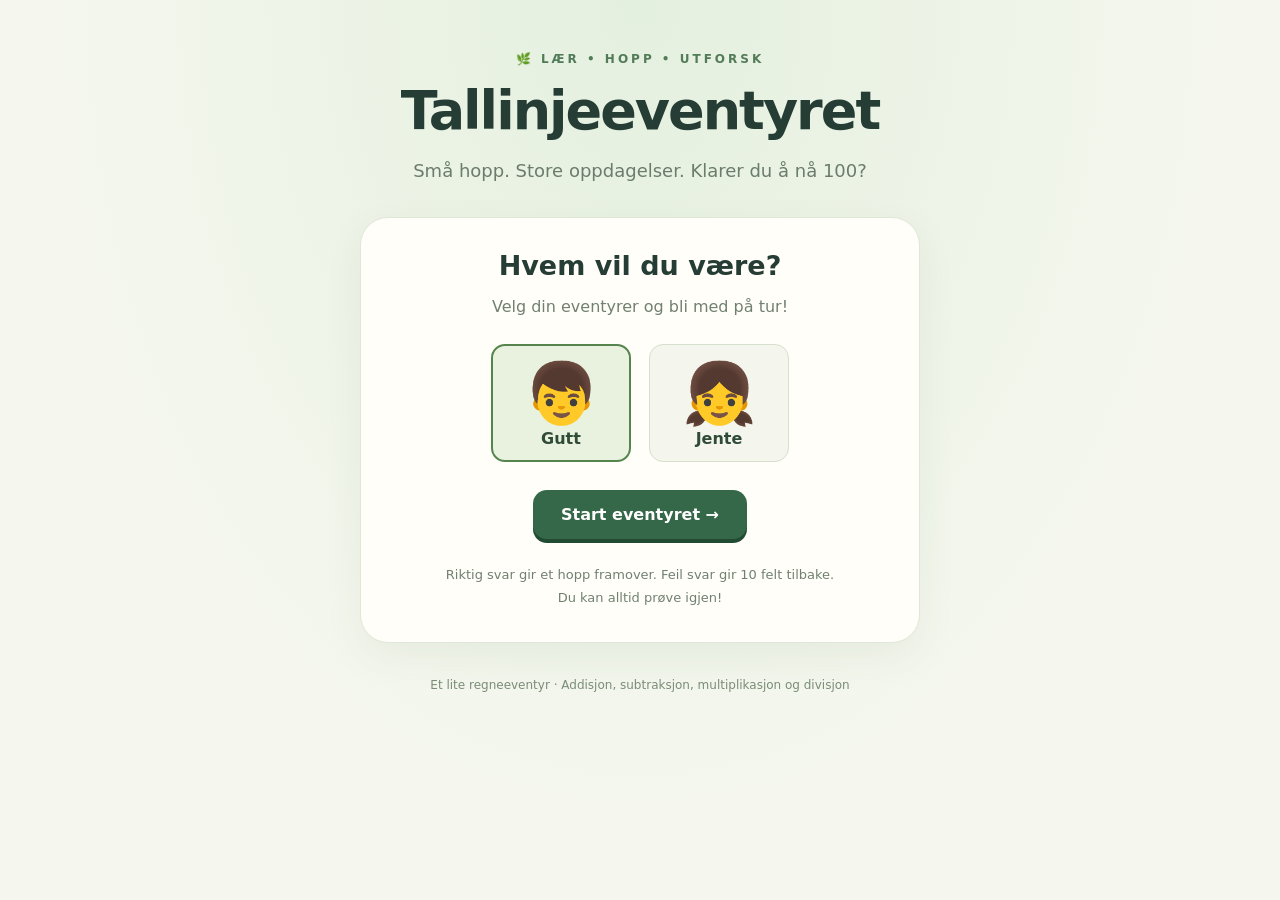
==== index.html @ 9d232c3a "Add Norwegian number line adventure game" ====
<!doctype html>
<html lang="nb"><head><meta charset="utf-8"><meta name="viewport" content="width=device-width,initial-scale=1"><title>Tallinjeeventyret</title><link rel="stylesheet" href="style.css"></head>
<body><main><header><span>🌿 LÆR • HOPP • UTFORSK</span><h1>Tallinjeeventyret</h1><p>Små hopp. Store oppdagelser. Klarer du å nå 100?</p></header>
<section id="setup" class="card"><h2>Hvem vil du være?</h2><p>Velg din eventyrer og bli med på tur!</p><div class="choices"><button class="avatar" data-avatar="👦" aria-pressed="true">👦<span>Gutt</span></button><button class="avatar" data-avatar="👧" aria-pressed="false">👧<span>Jente</span></button></div><button id="start" class="primary">Start eventyret →</button><p class="hint">Riktig svar gir et hopp framover. Feil svar gir 10 felt tilbake.<br>Du kan alltid prøve igjen!</p></section>
<section id="game" hidden><div class="stats"><span id="position">📍 Felt 0 av 100</span><button id="restart">Start på nytt</button></div><section class="landscape" aria-label="Tallinje fra 0 til 100"><div class="sun">☀️</div><div class="trees">🌲 🌳 🌲</div><div id="character" aria-label="Spillfiguren">👦</div><div class="track"><div id="fill"></div></div><div class="ticks"><span>0</span><span>10</span><span>20</span><span>30</span><span>40</span><span>50</span><span>60</span><span>70</span><span>80</span><span>90</span><span>100 🏁</span></div></section><section class="card task"><div id="feedback" role="status" aria-live="polite">Eventyret begynner! Løs oppgaven for å hoppe.</div><form id="answer-form"><label for="answer" id="question"></label><div class="answer-row"><input id="answer" type="number" inputmode="numeric" required autocomplete="off" aria-describedby="feedback"><button class="primary" type="submit">Hopp! ↗</button></div></form><button id="next" class="primary" hidden>Neste oppgave →</button><button id="again" class="primary" hidden>Spill igjen ↻</button><p class="hint" id="help"></p></section></section><footer>Et lite regneeventyr · Addisjon, subtraksjon, multiplikasjon og divisjon</footer></main><script src="game.js"></script></body></html>
---- style.css ----
:root{font-family:Nunito,ui-rounded,system-ui,sans-serif;color:#263d35;background:#f5f7ee}*{box-sizing:border-box}body{margin:0;background:radial-gradient(ellipse at top,#e4f0df,transparent 65%);min-height:100vh}main{max-width:1000px;margin:auto;padding:48px 28px}header{text-align:center;margin-bottom:36px}header>span{font-size:12px;letter-spacing:3px;color:#527b58;font-weight:900}h1{font-size:clamp(32px,6vw,54px);letter-spacing:-2px;margin:12px 0}header p{color:#6b7c6e;font-size:18px}.card{background:#fffef9;border:1px solid #e1e6d8;border-radius:28px;padding:32px;text-align:center;box-shadow:0 14px 40px #304d3010}#setup{max-width:560px;margin:auto}h2{margin:0 0 8px;font-size:27px}.card p{color:#718070}.choices{display:flex;justify-content:center;gap:18px;margin:28px 0}button{font:inherit;cursor:pointer;border:1px solid #d7dfce;border-radius:14px;padding:12px 20px;background:#fffef9;color:#304b38;font-weight:800;transition:transform .15s}button:hover{transform:translateY(-2px)}button:focus-visible,input:focus-visible{outline:3px solid #e8ad44;outline-offset:4px}.avatar{font-size:60px;width:140px;background:#f4f6ed}.avatar span{display:block;font-size:16px}.avatar[aria-pressed=true]{border:2px solid #55854d;background:#e9f1df}.primary{background:#346848;color:white;border:0;padding:15px 28px;box-shadow:0 4px 0 #214b32}.hint{font-size:13px;line-height:1.8;margin:24px 0 0}.stats{display:flex;justify-content:space-between;align-items:center;margin-bottom:16px;font-weight:800}.stats button{font-size:13px}.landscape{position:relative;background:linear-gradient(#dfefee 0%,#edf5df 65%,#c8ddad 65%);border-radius:24px;height:245px;padding:0 30px;border:1px solid #d1e2cd;overflow:hidden}.sun{position:absolute;right:50px;top:20px;font-size:42px}.trees{position:absolute;left:30px;top:38px;font-size:44px;opacity:.65}#character{position:absolute;left:30px;bottom:62px;font-size:46px;transform:translateX(-50%);transition:left .8s cubic-bezier(.25,.8,.25,1)}#character.hopping{animation:hop .8s ease}@keyframes hop{50%{transform:translate(-50%,-50px) rotate(10deg)}}.track{position:absolute;bottom:55px;left:30px;right:30px;height:7px;background:#829b6c;border-radius:8px}#fill{width:0;height:100%;background:#346848;transition:width .8s}.ticks{position:absolute;bottom:20px;left:30px;right:30px;display:flex;justify-content:space-between;font-size:12px;font-weight:800}.ticks span{width:0;white-space:nowrap;text-align:center;display:flex;justify-content:center}.ticks span:before{content:'';position:absolute;top:-13px;height:8px;border-left:2px solid #829b6c}.task{margin-top:22px}#feedback{min-height:48px;font-size:18px;font-weight:700}label{display:block;font-size:38px;font-weight:900;margin:14px}input{width:140px;font:inherit;font-size:27px;border:2px solid #d7dfce;border-radius:12px;padding:10px;text-align:center}.answer-row{display:flex;gap:14px;justify-content:center;align-items:center}footer{text-align:center;color:#7b8c78;font-size:12px;margin-top:35px}[hidden]{display:none!important}@media(max-width:500px){main{padding:28px 16px}.card{padding:24px 18px}.landscape{padding:0 20px}.ticks{font-size:9px}#feedback{font-size:16px}h1{letter-spacing:-1px}}
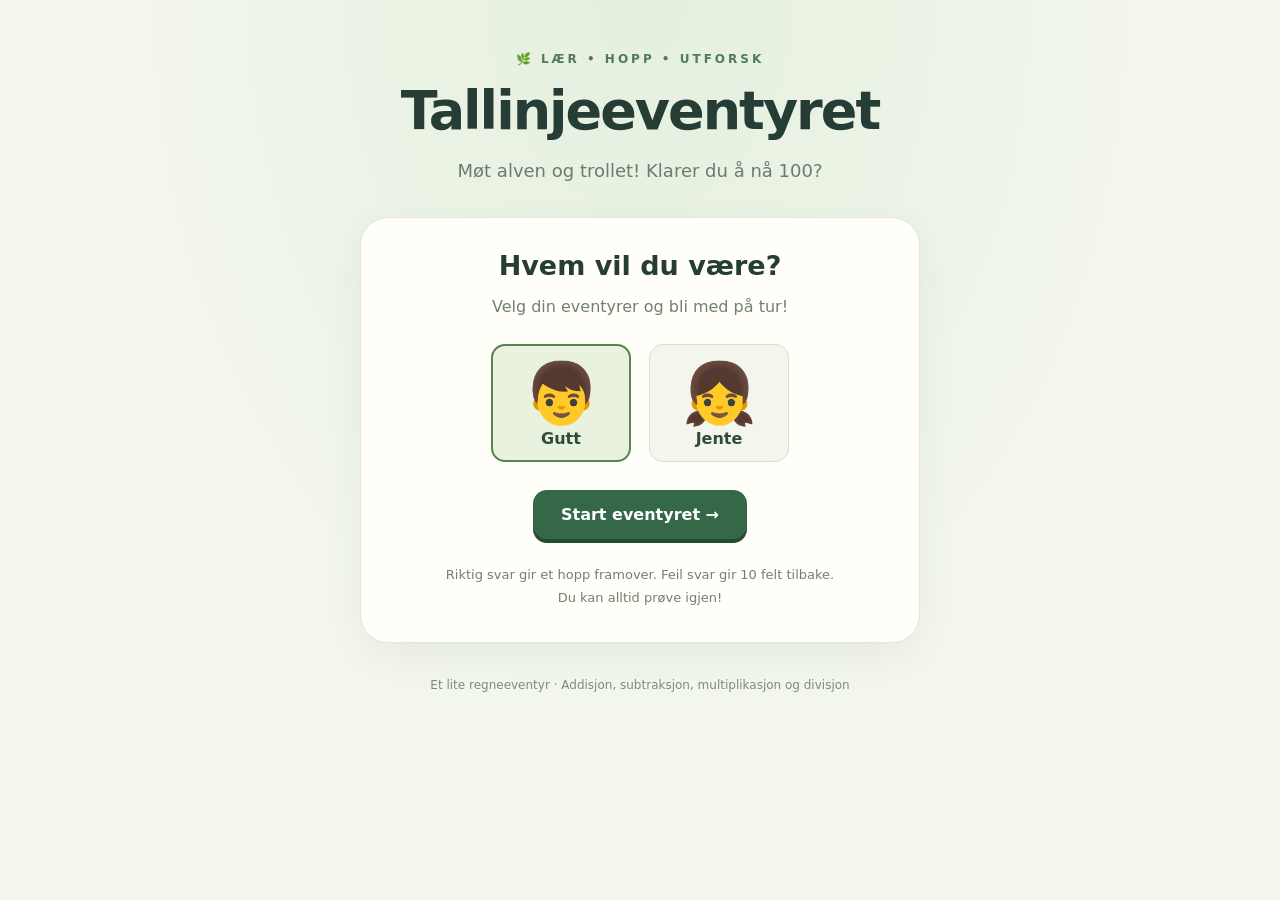
==== commit c8dacaf9: "Refresh cached game assets and place characters above number line" ====
--- a/index.html
+++ b/index.html
@@ -1,5 +1,5 @@
 <!doctype html>
-<html lang="nb"><head><meta charset="utf-8"><meta name="viewport" content="width=device-width,initial-scale=1"><title>Tallinjeeventyret</title><link rel="stylesheet" href="style.css"></head>
-<body><main><header><span>🌿 LÆR • HOPP • UTFORSK</span><h1>Tallinjeeventyret</h1><p>Små hopp. Store oppdagelser. Klarer du å nå 100?</p></header>
+<html lang="nb"><head><meta charset="utf-8"><meta name="viewport" content="width=device-width,initial-scale=1"><title>Tallinjeeventyret</title><link rel="stylesheet" href="style.css?v=figurer-2"></head>
+<body><main><header><span>🌿 LÆR • HOPP • UTFORSK</span><h1>Tallinjeeventyret</h1><p>Møt alven og trollet! Klarer du å nå 100?</p></header>
 <section id="setup" class="card"><h2>Hvem vil du være?</h2><p>Velg din eventyrer og bli med på tur!</p><div class="choices"><button class="avatar" data-avatar="👦" aria-pressed="true">👦<span>Gutt</span></button><button class="avatar" data-avatar="👧" aria-pressed="false">👧<span>Jente</span></button></div><button id="start" class="primary">Start eventyret →</button><p class="hint">Riktig svar gir et hopp framover. Feil svar gir 10 felt tilbake.<br>Du kan alltid prøve igjen!</p></section>
-<section id="game" hidden><div class="stats"><span id="position">📍 Felt 0 av 100</span><button id="restart">Start på nytt</button></div><section class="landscape" aria-label="Tallinje fra 0 til 100"><div class="sun">☀️</div><div class="trees">🌲 🌳 🌲</div><div id="character" aria-label="Spillfiguren">👦</div><div class="track"><div id="fill"></div></div><div class="ticks"><span>0</span><span>10</span><span>20</span><span>30</span><span>40</span><span>50</span><span>60</span><span>70</span><span>80</span><span>90</span><span>100 🏁</span></div></section><section class="card task"><div id="feedback" role="status" aria-live="polite">Eventyret begynner! Løs oppgaven for å hoppe.</div><form id="answer-form"><label for="answer" id="question"></label><div class="answer-row"><input id="answer" type="number" inputmode="numeric" required autocomplete="off" aria-describedby="feedback"><button class="primary" type="submit">Hopp! ↗</button></div></form><button id="next" class="primary" hidden>Neste oppgave →</button><button id="again" class="primary" hidden>Spill igjen ↻</button><p class="hint" id="help"></p></section></section><footer>Et lite regneeventyr · Addisjon, subtraksjon, multiplikasjon og divisjon</footer></main><script src="game.js"></script></body></html>
+<section id="game" hidden><div class="stats"><span id="position">📍 Felt 0 av 100</span><button id="restart">Start på nytt</button></div><section id="encounter" class="encounter" aria-label="Figurene i eventyret"><div id="speech" class="speech">Hei! Bli med på eventyr!</div><div class="actors"><div id="hero" class="actor hero"></div><div id="visitor" class="actor visitor" hidden></div><div id="spark" aria-hidden="true">✨</div></div></section><section class="landscape" aria-label="Tallinje fra 0 til 100"><div class="sun">☀️</div><div class="trees">🌲 🌳 🌲</div><div id="character" aria-label="Spillfiguren">👦</div><div class="track"><div id="fill"></div></div><div class="ticks"><span>0</span><span>10</span><span>20</span><span>30</span><span>40</span><span>50</span><span>60</span><span>70</span><span>80</span><span>90</span><span>100 🏁</span></div></section><section class="card task"><div id="feedback" role="status" aria-live="polite">Eventyret begynner! Løs oppgaven for å hoppe.</div><form id="answer-form"><label for="answer" id="question"></label><div class="answer-row"><input id="answer" type="number" inputmode="numeric" required autocomplete="off" aria-describedby="feedback"><button class="primary" type="submit">Hopp! ↗</button></div></form><button id="next" class="primary" hidden>Neste oppgave →</button><button id="again" class="primary" hidden>Spill igjen ↻</button><p class="hint" id="help"></p></section></section><footer>Et lite regneeventyr · Addisjon, subtraksjon, multiplikasjon og divisjon</footer></main><script src="game.js?v=figurer-2"></script></body></html>
--- a/style.css
+++ b/style.css
@@ -1 +1,3 @@
 :root{font-family:Nunito,ui-rounded,system-ui,sans-serif;color:#263d35;background:#f5f7ee}*{box-sizing:border-box}body{margin:0;background:radial-gradient(ellipse at top,#e4f0df,transparent 65%);min-height:100vh}main{max-width:1000px;margin:auto;padding:48px 28px}header{text-align:center;margin-bottom:36px}header>span{font-size:12px;letter-spacing:3px;color:#527b58;font-weight:900}h1{font-size:clamp(32px,6vw,54px);letter-spacing:-2px;margin:12px 0}header p{color:#6b7c6e;font-size:18px}.card{background:#fffef9;border:1px solid #e1e6d8;border-radius:28px;padding:32px;text-align:center;box-shadow:0 14px 40px #304d3010}#setup{max-width:560px;margin:auto}h2{margin:0 0 8px;font-size:27px}.card p{color:#718070}.choices{display:flex;justify-content:center;gap:18px;margin:28px 0}button{font:inherit;cursor:pointer;border:1px solid #d7dfce;border-radius:14px;padding:12px 20px;background:#fffef9;color:#304b38;font-weight:800;transition:transform .15s}button:hover{transform:translateY(-2px)}button:focus-visible,input:focus-visible{outline:3px solid #e8ad44;outline-offset:4px}.avatar{font-size:60px;width:140px;background:#f4f6ed}.avatar span{display:block;font-size:16px}.avatar[aria-pressed=true]{border:2px solid #55854d;background:#e9f1df}.primary{background:#346848;color:white;border:0;padding:15px 28px;box-shadow:0 4px 0 #214b32}.hint{font-size:13px;line-height:1.8;margin:24px 0 0}.stats{display:flex;justify-content:space-between;align-items:center;margin-bottom:16px;font-weight:800}.stats button{font-size:13px}.landscape{position:relative;background:linear-gradient(#dfefee 0%,#edf5df 65%,#c8ddad 65%);border-radius:24px;height:245px;padding:0 30px;border:1px solid #d1e2cd;overflow:hidden}.sun{position:absolute;right:50px;top:20px;font-size:42px}.trees{position:absolute;left:30px;top:38px;font-size:44px;opacity:.65}#character{position:absolute;left:30px;bottom:62px;font-size:46px;transform:translateX(-50%);transition:left .8s cubic-bezier(.25,.8,.25,1)}#character.hopping{animation:hop .8s ease}@keyframes hop{50%{transform:translate(-50%,-50px) rotate(10deg)}}.track{position:absolute;bottom:55px;left:30px;right:30px;height:7px;background:#829b6c;border-radius:8px}#fill{width:0;height:100%;background:#346848;transition:width .8s}.ticks{position:absolute;bottom:20px;left:30px;right:30px;display:flex;justify-content:space-between;font-size:12px;font-weight:800}.ticks span{width:0;white-space:nowrap;text-align:center;display:flex;justify-content:center}.ticks span:before{content:'';position:absolute;top:-13px;height:8px;border-left:2px solid #829b6c}.task{margin-top:22px}#feedback{min-height:48px;font-size:18px;font-weight:700}label{display:block;font-size:38px;font-weight:900;margin:14px}input{width:140px;font:inherit;font-size:27px;border:2px solid #d7dfce;border-radius:12px;padding:10px;text-align:center}.answer-row{display:flex;gap:14px;justify-content:center;align-items:center}footer{text-align:center;color:#7b8c78;font-size:12px;margin-top:35px}[hidden]{display:none!important}@media(max-width:500px){main{padding:28px 16px}.card{padding:24px 18px}.landscape{padding:0 20px}.ticks{font-size:9px}#feedback{font-size:16px}h1{letter-spacing:-1px}}
+.encounter{position:relative;margin:22px 0;background:linear-gradient(#f6efd8,#e7efd8);border:1px solid #d7dfce;border-radius:24px;overflow:hidden;min-height:300px;padding-top:65px}.speech{position:relative;z-index:2;margin:0 auto;max-width:90%;width:max-content;background:white;border-radius:18px;padding:14px 22px;font-weight:800;box-shadow:0 5px 15px #304d3012}.speech:after{content:'';position:absolute;bottom:-10px;left:40%;border-top:12px solid white;border-right:12px solid transparent}.actors{height:245px;position:relative;max-width:400px;margin:auto}.actor{position:absolute;bottom:0;width:180px}.actor svg{display:block;width:100%;overflow:visible}.hero{left:calc(50% - 90px);transition:left .6s}.visitor{right:0}.success .hero,.retry .hero{left:0}.success .visitor,.retry .visitor{animation:enter .8s both}.arm{transform-box:view-box}.success .hero .right-arm{transform-origin:122px 124px;animation:highfive 1.4s .7s 2 forwards}.success .visitor .left-arm{transform-origin:57px 124px;animation:elf-five 1.4s .7s 2 forwards}.retry .visitor .right-arm{transform-origin:122px 124px;animation:wave 1s .7s 3}.ready .hero{animation:breathe 3s infinite}.success .hero svg{animation:cheer .8s .1s}.retry .hero svg{animation:nod 1s}#spark{position:absolute;left:50%;top:40px;font-size:42px;opacity:0;transform:translateX(-50%)}.success #spark{animation:spark 1.4s .7s 2}.encounter{padding-top:20px}@keyframes enter{from{opacity:0;transform:translateX(180px)}to{opacity:1;transform:translateX(0)}}@keyframes highfive{0%,100%{transform:rotate(-105deg)}50%{transform:rotate(-120deg)}}@keyframes elf-five{0%,100%{transform:rotate(105deg)}50%{transform:rotate(120deg)}}@keyframes wave{0%,100%{transform:rotate(-115deg)}50%{transform:rotate(-145deg)}}@keyframes breathe{50%{transform:translateY(-5px)}}@keyframes cheer{50%{transform:translateY(-20px)}}@keyframes nod{50%{transform:rotate(-4deg)}}@keyframes spark{25%,65%{opacity:1;transform:translateX(-50%) scale(1.4)}100%{opacity:0}}@media(max-width:500px){.actor{width:145px}.actors{height:205px;max-width:300px}.hero{left:calc(50% - 72px)}.speech{font-size:14px}.encounter{min-height:270px}#spark{top:28px}}@media(prefers-reduced-motion:reduce){*,*:before,*:after{animation:none!important;transition:none!important}.success .hero .right-arm{transform:rotate(-110deg)}.success .visitor .left-arm{transform:rotate(110deg)}}
+.actors{max-width:300px}@media(max-width:500px){.actors{max-width:245px}}
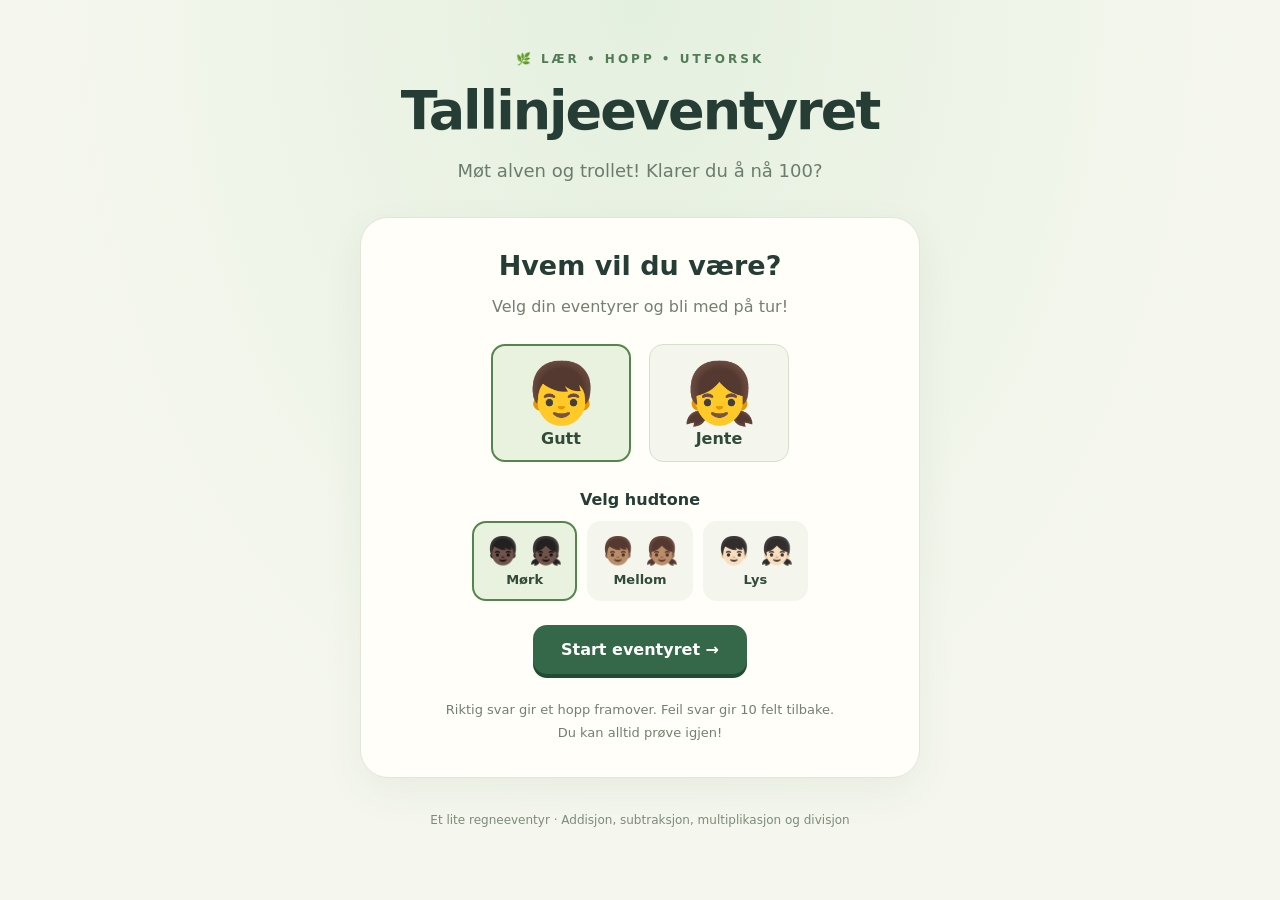
==== commit edd1d855: "Add selectable skin tones for player characters" ====
--- a/index.html
+++ b/index.html
@@ -1,5 +1,75 @@
 <!doctype html>
-<html lang="nb"><head><meta charset="utf-8"><meta name="viewport" content="width=device-width,initial-scale=1"><title>Tallinjeeventyret</title><link rel="stylesheet" href="style.css?v=figurer-2"></head>
+<html lang="nb"><head><meta charset="utf-8"><meta name="viewport" content="width=device-width,initial-scale=1"><title>Tallinjeeventyret</title><style>
+:root{font-family:Nunito,ui-rounded,system-ui,sans-serif;color:#263d35;background:#f5f7ee}*{box-sizing:border-box}body{margin:0;background:radial-gradient(ellipse at top,#e4f0df,transparent 65%);min-height:100vh}main{max-width:1000px;margin:auto;padding:48px 28px}header{text-align:center;margin-bottom:36px}header>span{font-size:12px;letter-spacing:3px;color:#527b58;font-weight:900}h1{font-size:clamp(32px,6vw,54px);letter-spacing:-2px;margin:12px 0}header p{color:#6b7c6e;font-size:18px}.card{background:#fffef9;border:1px solid #e1e6d8;border-radius:28px;padding:32px;text-align:center;box-shadow:0 14px 40px #304d3010}#setup{max-width:560px;margin:auto}h2{margin:0 0 8px;font-size:27px}.card p{color:#718070}.choices{display:flex;justify-content:center;gap:18px;margin:28px 0}button{font:inherit;cursor:pointer;border:1px solid #d7dfce;border-radius:14px;padding:12px 20px;background:#fffef9;color:#304b38;font-weight:800;transition:transform .15s}button:hover{transform:translateY(-2px)}button:focus-visible,input:focus-visible{outline:3px solid #e8ad44;outline-offset:4px}.avatar{font-size:60px;width:140px;background:#f4f6ed}.avatar span{display:block;font-size:16px}.avatar[aria-pressed=true]{border:2px solid #55854d;background:#e9f1df}.primary{background:#346848;color:white;border:0;padding:15px 28px;box-shadow:0 4px 0 #214b32}.hint{font-size:13px;line-height:1.8;margin:24px 0 0}.stats{display:flex;justify-content:space-between;align-items:center;margin-bottom:16px;font-weight:800}.stats button{font-size:13px}.landscape{position:relative;background:linear-gradient(#dfefee 0%,#edf5df 65%,#c8ddad 65%);border-radius:24px;height:245px;padding:0 30px;border:1px solid #d1e2cd;overflow:hidden}.sun{position:absolute;right:50px;top:20px;font-size:42px}.trees{position:absolute;left:30px;top:38px;font-size:44px;opacity:.65}#character{position:absolute;left:30px;bottom:62px;font-size:46px;transform:translateX(-50%);transition:left .8s cubic-bezier(.25,.8,.25,1)}#character.hopping{animation:hop .8s ease}@keyframes hop{50%{transform:translate(-50%,-50px) rotate(10deg)}}.track{position:absolute;bottom:55px;left:30px;right:30px;height:7px;background:#829b6c;border-radius:8px}#fill{width:0;height:100%;background:#346848;transition:width .8s}.ticks{position:absolute;bottom:20px;left:30px;right:30px;display:flex;justify-content:space-between;font-size:12px;font-weight:800}.ticks span{width:0;white-space:nowrap;text-align:center;display:flex;justify-content:center}.ticks span:before{content:'';position:absolute;top:-13px;height:8px;border-left:2px solid #829b6c}.task{margin-top:22px}#feedback{min-height:48px;font-size:18px;font-weight:700}label{display:block;font-size:38px;font-weight:900;margin:14px}input{width:140px;font:inherit;font-size:27px;border:2px solid #d7dfce;border-radius:12px;padding:10px;text-align:center}.answer-row{display:flex;gap:14px;justify-content:center;align-items:center}footer{text-align:center;color:#7b8c78;font-size:12px;margin-top:35px}[hidden]{display:none!important}@media(max-width:500px){main{padding:28px 16px}.card{padding:24px 18px}.landscape{padding:0 20px}.ticks{font-size:9px}#feedback{font-size:16px}h1{letter-spacing:-1px}}
+.encounter{position:relative;margin:22px 0;background:linear-gradient(#f6efd8,#e7efd8);border:1px solid #d7dfce;border-radius:24px;overflow:hidden;min-height:300px;padding-top:65px}.speech{position:relative;z-index:2;margin:0 auto;max-width:90%;width:max-content;background:white;border-radius:18px;padding:14px 22px;font-weight:800;box-shadow:0 5px 15px #304d3012}.speech:after{content:'';position:absolute;bottom:-10px;left:40%;border-top:12px solid white;border-right:12px solid transparent}.actors{height:245px;position:relative;max-width:400px;margin:auto}.actor{position:absolute;bottom:0;width:180px}.actor svg{display:block;width:100%;overflow:visible}.hero{left:calc(50% - 90px);transition:left .6s}.visitor{right:0}.success .hero,.retry .hero{left:0}.success .visitor,.retry .visitor{animation:enter .8s both}.arm{transform-box:view-box}.success .hero .right-arm{transform-origin:122px 124px;animation:highfive 1.4s .7s 2 forwards}.success .visitor .left-arm{transform-origin:57px 124px;animation:elf-five 1.4s .7s 2 forwards}.retry .visitor .right-arm{transform-origin:122px 124px;animation:wave 1s .7s 3}.ready .hero{animation:breathe 3s infinite}.success .hero svg{animation:cheer .8s .1s}.retry .hero svg{animation:nod 1s}#spark{position:absolute;left:50%;top:40px;font-size:42px;opacity:0;transform:translateX(-50%)}.success #spark{animation:spark 1.4s .7s 2}.encounter{padding-top:20px}@keyframes enter{from{opacity:0;transform:translateX(180px)}to{opacity:1;transform:translateX(0)}}@keyframes highfive{0%,100%{transform:rotate(-105deg)}50%{transform:rotate(-120deg)}}@keyframes elf-five{0%,100%{transform:rotate(105deg)}50%{transform:rotate(120deg)}}@keyframes wave{0%,100%{transform:rotate(-115deg)}50%{transform:rotate(-145deg)}}@keyframes breathe{50%{transform:translateY(-5px)}}@keyframes cheer{50%{transform:translateY(-20px)}}@keyframes nod{50%{transform:rotate(-4deg)}}@keyframes spark{25%,65%{opacity:1;transform:translateX(-50%) scale(1.4)}100%{opacity:0}}@media(max-width:500px){.actor{width:145px}.actors{height:205px;max-width:300px}.hero{left:calc(50% - 72px)}.speech{font-size:14px}.encounter{min-height:270px}#spark{top:28px}}@media(prefers-reduced-motion:reduce){*,*:before,*:after{animation:none!important;transition:none!important}.success .hero .right-arm{transform:rotate(-110deg)}.success .visitor .left-arm{transform:rotate(110deg)}}
+.actors{max-width:300px}@media(max-width:500px){.actors{max-width:245px}}
+
+
+.skin-options{border:0;display:flex;justify-content:center;gap:10px;padding:0;margin:24px 0}.skin-options legend{margin:auto;padding-bottom:12px;font-weight:700}.skin-options button{font-size:27px;padding:12px;background:#f4f6ed;border:2px solid transparent}.skin-options button[aria-pressed=true]{border-color:#55854d;background:#e9f1df}.skin-options span{display:block;font-size:13px;margin-top:5px}
+</style></head>
 <body><main><header><span>🌿 LÆR • HOPP • UTFORSK</span><h1>Tallinjeeventyret</h1><p>Møt alven og trollet! Klarer du å nå 100?</p></header>
-<section id="setup" class="card"><h2>Hvem vil du være?</h2><p>Velg din eventyrer og bli med på tur!</p><div class="choices"><button class="avatar" data-avatar="👦" aria-pressed="true">👦<span>Gutt</span></button><button class="avatar" data-avatar="👧" aria-pressed="false">👧<span>Jente</span></button></div><button id="start" class="primary">Start eventyret →</button><p class="hint">Riktig svar gir et hopp framover. Feil svar gir 10 felt tilbake.<br>Du kan alltid prøve igjen!</p></section>
-<section id="game" hidden><div class="stats"><span id="position">📍 Felt 0 av 100</span><button id="restart">Start på nytt</button></div><section id="encounter" class="encounter" aria-label="Figurene i eventyret"><div id="speech" class="speech">Hei! Bli med på eventyr!</div><div class="actors"><div id="hero" class="actor hero"></div><div id="visitor" class="actor visitor" hidden></div><div id="spark" aria-hidden="true">✨</div></div></section><section class="landscape" aria-label="Tallinje fra 0 til 100"><div class="sun">☀️</div><div class="trees">🌲 🌳 🌲</div><div id="character" aria-label="Spillfiguren">👦</div><div class="track"><div id="fill"></div></div><div class="ticks"><span>0</span><span>10</span><span>20</span><span>30</span><span>40</span><span>50</span><span>60</span><span>70</span><span>80</span><span>90</span><span>100 🏁</span></div></section><section class="card task"><div id="feedback" role="status" aria-live="polite">Eventyret begynner! Løs oppgaven for å hoppe.</div><form id="answer-form"><label for="answer" id="question"></label><div class="answer-row"><input id="answer" type="number" inputmode="numeric" required autocomplete="off" aria-describedby="feedback"><button class="primary" type="submit">Hopp! ↗</button></div></form><button id="next" class="primary" hidden>Neste oppgave →</button><button id="again" class="primary" hidden>Spill igjen ↻</button><p class="hint" id="help"></p></section></section><footer>Et lite regneeventyr · Addisjon, subtraksjon, multiplikasjon og divisjon</footer></main><script src="game.js?v=figurer-2"></script></body></html>
+<section id="setup" class="card"><h2>Hvem vil du være?</h2><p>Velg din eventyrer og bli med på tur!</p><div class="choices"><button class="avatar" data-avatar="👦" aria-pressed="true">👦<span>Gutt</span></button><button class="avatar" data-avatar="👧" aria-pressed="false">👧<span>Jente</span></button></div><fieldset class="skin-options"><legend>Velg hudtone</legend><button type="button" data-skin="dark" aria-pressed="true">👦🏿 👧🏿<span>Mørk</span></button><button type="button" data-skin="medium" aria-pressed="false">👦🏽 👧🏽<span>Mellom</span></button><button type="button" data-skin="light" aria-pressed="false">👦🏻 👧🏻<span>Lys</span></button></fieldset><button id="start" class="primary">Start eventyret →</button><p class="hint">Riktig svar gir et hopp framover. Feil svar gir 10 felt tilbake.<br>Du kan alltid prøve igjen!</p></section>
+<section id="game" hidden><div class="stats"><span id="position">📍 Felt 0 av 100</span><button id="restart">Start på nytt</button></div><section id="encounter" class="encounter" aria-label="Figurene i eventyret"><div id="speech" class="speech">Hei! Bli med på eventyr!</div><div class="actors"><div id="hero" class="actor hero"></div><div id="visitor" class="actor visitor" hidden></div><div id="spark" aria-hidden="true">✨</div></div></section><section class="landscape" aria-label="Tallinje fra 0 til 100"><div class="sun">☀️</div><div class="trees">🌲 🌳 🌲</div><div id="character" aria-label="Spillfiguren">👦</div><div class="track"><div id="fill"></div></div><div class="ticks"><span>0</span><span>10</span><span>20</span><span>30</span><span>40</span><span>50</span><span>60</span><span>70</span><span>80</span><span>90</span><span>100 🏁</span></div></section><section class="card task"><div id="feedback" role="status" aria-live="polite">Eventyret begynner! Løs oppgaven for å hoppe.</div><form id="answer-form"><label for="answer" id="question"></label><div class="answer-row"><input id="answer" type="number" inputmode="numeric" required autocomplete="off" aria-describedby="feedback"><button class="primary" type="submit">Hopp! ↗</button></div></form><button id="next" class="primary" hidden>Neste oppgave →</button><button id="again" class="primary" hidden>Spill igjen ↻</button><p class="hint" id="help"></p></section></section><footer>Et lite regneeventyr · Addisjon, subtraksjon, multiplikasjon og divisjon</footer></main><script>
+'use strict';
+const $ = id => document.getElementById(id);
+let avatar='👦', skinTone='dark', position=0, task, round=0, locked=false;
+const random = (min,max) => Math.floor(Math.random()*(max-min+1))+min;
+function makeTask(pos,index){
+  const target=Math.min(100,pos+random(5,12));
+  const operation=index%4;
+  let a,b,text,help;
+  if(operation===0){a=random(1,target);b=target-a;text=`${a} + ${b}`;help='Legg tallene sammen.';}
+  if(operation===1){b=random(1,20);a=target+b;text=`${a} − ${b}`;help='Trekk det andre tallet fra det første.';}
+  if(operation===2){const factors=Array.from({length:10},(_,i)=>i+1).filter(n=>target%n===0);b=factors[random(0,factors.length-1)];a=target/b;text=`${a} × ${b}`;help='Multipliser tallene. × betyr ganger.';}
+  if(operation===3){b=random(2,5);a=target*b;text=`${a} ÷ ${b}`;help='Del det første tallet på det andre. ÷ betyr delt på.';}
+  return {target,text,help};
+}
+function draw(){ $('position').textContent=`📍 Felt ${position} av 100`;$('character').style.left=`calc(30px + (100% - 60px) * ${position/100})`;$('fill').style.width=`${position}%`; }
+function newTask(){showEncounter('ready');locked=false;task=makeTask(position,round++);$('question').textContent=`${task.text} = ?`;$('help').textContent=task.help;$('answer').value='';$('answer-form').hidden=false;$('next').hidden=true;$('answer').focus();}
+function start(){position=0;round=0;$('setup').hidden=true;$('game').hidden=false;$('again').hidden=true;$('character').textContent=avatar+(skinTone==='dark'?'🏿':skinTone==='medium'?'🏽':'🏻');$('feedback').textContent='Eventyret begynner! Løs oppgaven for å hoppe.';draw();newTask();}
+document.querySelectorAll('[data-avatar]').forEach(button=>button.addEventListener('click',()=>{avatar=button.dataset.avatar;document.querySelectorAll('[data-avatar]').forEach(b=>b.setAttribute('aria-pressed',String(b===button)));}));
+$('start').addEventListener('click',start);
+$('restart').addEventListener('click',()=>{$('game').hidden=true;$('setup').hidden=false;$('start').focus();});
+$('again').addEventListener('click',start);
+$('next').addEventListener('click',()=>{$('feedback').textContent='Klar for et nytt hopp?';newTask();});
+$('answer-form').addEventListener('submit',event=>{event.preventDefault();if(locked||$('answer').value==='')return;locked=true;const correct=Number($('answer').value)===task.target;position=correct?task.target:Math.max(0,position-10);draw();showEncounter(correct?'success':'retry');$('character').classList.remove('hopping');void $('character').offsetWidth;$('character').classList.add('hopping');$('answer-form').hidden=true;
+if(position===100){$('feedback').textContent='🧝 🙌 Bra! Du nådde 100! For et flott regneeventyr! 🎉';$('again').hidden=false;$('help').textContent='Du er i mål! Spill igjen for nye oppgaver.';$('again').focus();}
+else{$('feedback').textContent=correct?'🧝 🙌 Bra! Alven gir deg en high five!':`🧌 Prøv igjen! ${task.text} = ${task.target}. Du går 10 felt tilbake, men aldri forbi 0.`;$('help').textContent=correct?`Du landet på ${position}. Fortsett mot 100!`:task.help;$('next').hidden=false;$('next').focus();}});
+
+function person(kind){
+ const girl=avatar==='👧';
+ const troll=kind==='troll', elf=kind==='elf';
+ const skin=troll?'#93b66b':elf?'#f3c497':({dark:'#75452f',medium:'#bd8055',light:'#f3c497'}[skinTone]);
+ const shirt=troll?'#9b744e':elf?'#44854b':girl?'#ab63a8':'#5288c4';
+ const hair=elf?'#e8ba5b':skinTone==='light'?'#69432f':'#241b1a';
+ return `<svg viewBox="0 0 180 250" role="img" aria-label="${troll?'Vennlig troll':elf?'Alven':girl?'Jente':'Gutt'}">
+ <ellipse cx="90" cy="238" rx="55" ry="8" fill="#263d3520"/>
+ <g class="legs" fill="${troll?'#735a45':'#3e526e'}"><rect x="58" y="170" width="26" height="57" rx="12"/><rect x="97" y="170" width="26" height="57" rx="12"/></g>
+ <g fill="#493b35"><ellipse cx="67" cy="226" rx="22" ry="11"/><ellipse cx="113" cy="226" rx="22" ry="11"/></g>
+ <path d="M58 114 Q90 101 122 114 L133 179 Q90 194 47 179Z" fill="${shirt}"/>
+ <g class="arm left-arm"><path d="M57 124 Q35 144 29 164" fill="none" stroke="${shirt}" stroke-width="21" stroke-linecap="round"/><circle cx="28" cy="165" r="12" fill="${skin}"/></g>
+ <g class="arm right-arm"><path d="M122 124 Q146 145 151 164" fill="none" stroke="${shirt}" stroke-width="21" stroke-linecap="round"/><circle cx="152" cy="165" r="13" fill="${skin}"/><path d="M145 162 l-5 -12 m10 9 l-1 -16 m7 18 l5 -14" stroke="${skin}" stroke-width="6" stroke-linecap="round"/></g>
+ ${elf?'<path d="M51 63 L21 44 L48 88 M129 63 L159 44 L132 88" fill="'+skin+'"/>':''}
+ ${troll?'<path d="M56 42 L42 15 L74 34 M110 34 L138 15 L124 49" fill="#f0dec0"/>':''}
+ ${girl&&!elf&&!troll?'<ellipse cx="53" cy="87" rx="22" ry="48" fill="'+hair+'"/><ellipse cx="127" cy="87" rx="22" ry="48" fill="'+hair+'"/>':''}
+ <ellipse cx="90" cy="73" rx="43" ry="46" fill="${skin}"/>
+ ${!troll?'<path d="M48 66 Q40 14 90 21 Q139 16 133 64 Q114 43 101 43 Q80 66 48 66" fill="'+hair+'"/>':''}
+ ${elf?'<path d="M44 39 L93 0 L133 40Z" fill="#346848"/><circle cx="93" cy="6" r="7" fill="#f4d275"/>':''}
+ <g fill="#293b32"><circle cx="75" cy="73" r="4"/><circle cx="106" cy="73" r="4"/></g>
+ <ellipse cx="90" cy="86" rx="${troll?12:5}" ry="7" fill="${troll?'#7c9c57':'#e7a17e'}"/>
+ <path d="M74 96 Q90 110 107 96" fill="white" stroke="#674c37" stroke-width="3" stroke-linecap="round"/>
+ <g fill="#e7a17e" opacity=".55"><ellipse cx="63" cy="88" rx="8" ry="4"/><ellipse cx="118" cy="88" rx="8" ry="4"/></g>
+ </svg>`;
+}
+function showEncounter(state){
+ const scene=$('encounter');scene.className='encounter';
+ $('hero').innerHTML=person('hero');
+ $('visitor').hidden=state==='ready';
+ $('visitor').innerHTML=state==='retry'?person('troll'):person('elf');
+ $('speech').textContent=state==='success'?(position===100?'Hurra! Du klarte det! High five!':'Bra! Gi meg en high five!'):state==='retry'?'Vi prøver igjen sammen! Du klarer det!':'Jeg er klar! La oss hoppe mot 100!';
+ void scene.offsetWidth;scene.classList.add(state);
+}
+
+document.querySelectorAll('[data-skin]').forEach(button=>button.addEventListener('click',()=>{skinTone=button.dataset.skin;document.querySelectorAll('[data-skin]').forEach(b=>b.setAttribute('aria-pressed',String(b===button)));}));
+
+</script></body></html>
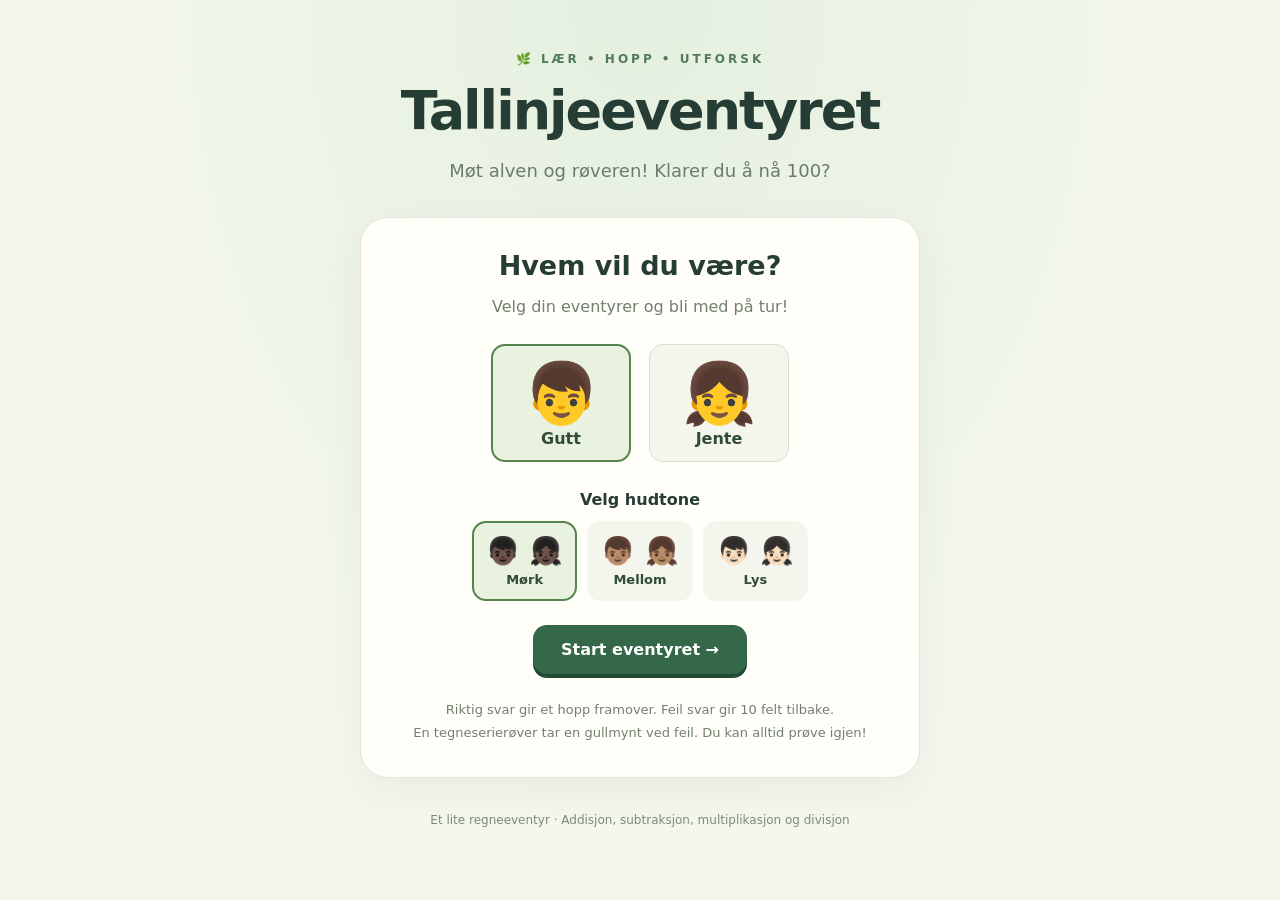
==== commit 698fb2f5: "Add animated cartoon robber encounter for incorrect answers" ====
--- a/index.html
+++ b/index.html
@@ -4,11 +4,17 @@
 .encounter{position:relative;margin:22px 0;background:linear-gradient(#f6efd8,#e7efd8);border:1px solid #d7dfce;border-radius:24px;overflow:hidden;min-height:300px;padding-top:65px}.speech{position:relative;z-index:2;margin:0 auto;max-width:90%;width:max-content;background:white;border-radius:18px;padding:14px 22px;font-weight:800;box-shadow:0 5px 15px #304d3012}.speech:after{content:'';position:absolute;bottom:-10px;left:40%;border-top:12px solid white;border-right:12px solid transparent}.actors{height:245px;position:relative;max-width:400px;margin:auto}.actor{position:absolute;bottom:0;width:180px}.actor svg{display:block;width:100%;overflow:visible}.hero{left:calc(50% - 90px);transition:left .6s}.visitor{right:0}.success .hero,.retry .hero{left:0}.success .visitor,.retry .visitor{animation:enter .8s both}.arm{transform-box:view-box}.success .hero .right-arm{transform-origin:122px 124px;animation:highfive 1.4s .7s 2 forwards}.success .visitor .left-arm{transform-origin:57px 124px;animation:elf-five 1.4s .7s 2 forwards}.retry .visitor .right-arm{transform-origin:122px 124px;animation:wave 1s .7s 3}.ready .hero{animation:breathe 3s infinite}.success .hero svg{animation:cheer .8s .1s}.retry .hero svg{animation:nod 1s}#spark{position:absolute;left:50%;top:40px;font-size:42px;opacity:0;transform:translateX(-50%)}.success #spark{animation:spark 1.4s .7s 2}.encounter{padding-top:20px}@keyframes enter{from{opacity:0;transform:translateX(180px)}to{opacity:1;transform:translateX(0)}}@keyframes highfive{0%,100%{transform:rotate(-105deg)}50%{transform:rotate(-120deg)}}@keyframes elf-five{0%,100%{transform:rotate(105deg)}50%{transform:rotate(120deg)}}@keyframes wave{0%,100%{transform:rotate(-115deg)}50%{transform:rotate(-145deg)}}@keyframes breathe{50%{transform:translateY(-5px)}}@keyframes cheer{50%{transform:translateY(-20px)}}@keyframes nod{50%{transform:rotate(-4deg)}}@keyframes spark{25%,65%{opacity:1;transform:translateX(-50%) scale(1.4)}100%{opacity:0}}@media(max-width:500px){.actor{width:145px}.actors{height:205px;max-width:300px}.hero{left:calc(50% - 72px)}.speech{font-size:14px}.encounter{min-height:270px}#spark{top:28px}}@media(prefers-reduced-motion:reduce){*,*:before,*:after{animation:none!important;transition:none!important}.success .hero .right-arm{transform:rotate(-110deg)}.success .visitor .left-arm{transform:rotate(110deg)}}
 .actors{max-width:300px}@media(max-width:500px){.actors{max-width:245px}}
 
+.skin-options{border:0;display:flex;justify-content:center;gap:10px;padding:0;margin:24px 0}.skin-options legend{margin:auto;padding-bottom:12px;font-weight:700}.skin-options button{font-size:27px;padding:12px;background:#f4f6ed;border:2px solid transparent}.skin-options button[aria-pressed=true]{border-color:#55854d;background:#e9f1df}.skin-options span{display:block;font-size:13px;margin-top:5px}
 
-.skin-options{border:0;display:flex;justify-content:center;gap:10px;padding:0;margin:24px 0}.skin-options legend{margin:auto;padding-bottom:12px;font-weight:700}.skin-options button{font-size:27px;padding:12px;background:#f4f6ed;border:2px solid transparent}.skin-options button[aria-pressed=true]{border-color:#55854d;background:#e9f1df}.skin-options span{display:block;font-size:13px;margin-top:5px}
+.retry .visitor{animation:robber-run 3.5s both}.retry #spark{animation:stolen-coin 3.5s both}.retry .visitor .legs{animation:running-legs .25s 8 alternate;transform-origin:90px 175px}.retry .hero svg{animation:nod 1s}
+@keyframes robber-run{0%{opacity:0;transform:translateX(230px) rotate(8deg)}25%,55%{opacity:1;transform:translateX(0) rotate(0)}100%{opacity:0;transform:translateX(450px) rotate(12deg)}}
+@keyframes stolen-coin{0%,20%{opacity:0;transform:translate(-50%,30px)}30%,55%{opacity:1;transform:translate(0,0)}90%,100%{opacity:0;transform:translate(300px,-30px)}}
+@keyframes running-legs{from{transform:rotate(-10deg)}to{transform:rotate(10deg)}}
+@media(prefers-reduced-motion:reduce){.retry .visitor{animation:none;opacity:1}.retry #spark{animation:none;opacity:1}}
+
 </style></head>
-<body><main><header><span>🌿 LÆR • HOPP • UTFORSK</span><h1>Tallinjeeventyret</h1><p>Møt alven og trollet! Klarer du å nå 100?</p></header>
-<section id="setup" class="card"><h2>Hvem vil du være?</h2><p>Velg din eventyrer og bli med på tur!</p><div class="choices"><button class="avatar" data-avatar="👦" aria-pressed="true">👦<span>Gutt</span></button><button class="avatar" data-avatar="👧" aria-pressed="false">👧<span>Jente</span></button></div><fieldset class="skin-options"><legend>Velg hudtone</legend><button type="button" data-skin="dark" aria-pressed="true">👦🏿 👧🏿<span>Mørk</span></button><button type="button" data-skin="medium" aria-pressed="false">👦🏽 👧🏽<span>Mellom</span></button><button type="button" data-skin="light" aria-pressed="false">👦🏻 👧🏻<span>Lys</span></button></fieldset><button id="start" class="primary">Start eventyret →</button><p class="hint">Riktig svar gir et hopp framover. Feil svar gir 10 felt tilbake.<br>Du kan alltid prøve igjen!</p></section>
+<body><main><header><span>🌿 LÆR • HOPP • UTFORSK</span><h1>Tallinjeeventyret</h1><p>Møt alven og røveren! Klarer du å nå 100?</p></header>
+<section id="setup" class="card"><h2>Hvem vil du være?</h2><p>Velg din eventyrer og bli med på tur!</p><div class="choices"><button class="avatar" data-avatar="👦" aria-pressed="true">👦<span>Gutt</span></button><button class="avatar" data-avatar="👧" aria-pressed="false">👧<span>Jente</span></button></div><fieldset class="skin-options"><legend>Velg hudtone</legend><button type="button" data-skin="dark" aria-pressed="true">👦🏿 👧🏿<span>Mørk</span></button><button type="button" data-skin="medium" aria-pressed="false">👦🏽 👧🏽<span>Mellom</span></button><button type="button" data-skin="light" aria-pressed="false">👦🏻 👧🏻<span>Lys</span></button></fieldset><button id="start" class="primary">Start eventyret →</button><p class="hint">Riktig svar gir et hopp framover. Feil svar gir 10 felt tilbake.<br>En tegneserierøver tar en gullmynt ved feil. Du kan alltid prøve igjen!</p></section>
 <section id="game" hidden><div class="stats"><span id="position">📍 Felt 0 av 100</span><button id="restart">Start på nytt</button></div><section id="encounter" class="encounter" aria-label="Figurene i eventyret"><div id="speech" class="speech">Hei! Bli med på eventyr!</div><div class="actors"><div id="hero" class="actor hero"></div><div id="visitor" class="actor visitor" hidden></div><div id="spark" aria-hidden="true">✨</div></div></section><section class="landscape" aria-label="Tallinje fra 0 til 100"><div class="sun">☀️</div><div class="trees">🌲 🌳 🌲</div><div id="character" aria-label="Spillfiguren">👦</div><div class="track"><div id="fill"></div></div><div class="ticks"><span>0</span><span>10</span><span>20</span><span>30</span><span>40</span><span>50</span><span>60</span><span>70</span><span>80</span><span>90</span><span>100 🏁</span></div></section><section class="card task"><div id="feedback" role="status" aria-live="polite">Eventyret begynner! Løs oppgaven for å hoppe.</div><form id="answer-form"><label for="answer" id="question"></label><div class="answer-row"><input id="answer" type="number" inputmode="numeric" required autocomplete="off" aria-describedby="feedback"><button class="primary" type="submit">Hopp! ↗</button></div></form><button id="next" class="primary" hidden>Neste oppgave →</button><button id="again" class="primary" hidden>Spill igjen ↻</button><p class="hint" id="help"></p></section></section><footer>Et lite regneeventyr · Addisjon, subtraksjon, multiplikasjon og divisjon</footer></main><script>
 'use strict';
 const $ = id => document.getElementById(id);
@@ -34,15 +40,15 @@
 $('next').addEventListener('click',()=>{$('feedback').textContent='Klar for et nytt hopp?';newTask();});
 $('answer-form').addEventListener('submit',event=>{event.preventDefault();if(locked||$('answer').value==='')return;locked=true;const correct=Number($('answer').value)===task.target;position=correct?task.target:Math.max(0,position-10);draw();showEncounter(correct?'success':'retry');$('character').classList.remove('hopping');void $('character').offsetWidth;$('character').classList.add('hopping');$('answer-form').hidden=true;
 if(position===100){$('feedback').textContent='🧝 🙌 Bra! Du nådde 100! For et flott regneeventyr! 🎉';$('again').hidden=false;$('help').textContent='Du er i mål! Spill igjen for nye oppgaver.';$('again').focus();}
-else{$('feedback').textContent=correct?'🧝 🙌 Bra! Alven gir deg en high five!':`🧌 Prøv igjen! ${task.text} = ${task.target}. Du går 10 felt tilbake, men aldri forbi 0.`;$('help').textContent=correct?`Du landet på ${position}. Fortsett mot 100!`:task.help;$('next').hidden=false;$('next').focus();}});
+else{$('feedback').textContent=correct?'🧝 🙌 Bra! Alven gir deg en high five!':`En røver tok en gullmynt! ${task.text} = ${task.target}. Du går 10 felt tilbake, men aldri forbi 0.`;$('help').textContent=correct?`Du landet på ${position}. Fortsett mot 100!`:task.help;$('next').hidden=false;$('next').focus();}});
 
 function person(kind){
  const girl=avatar==='👧';
- const troll=kind==='troll', elf=kind==='elf';
- const skin=troll?'#93b66b':elf?'#f3c497':({dark:'#75452f',medium:'#bd8055',light:'#f3c497'}[skinTone]);
- const shirt=troll?'#9b744e':elf?'#44854b':girl?'#ab63a8':'#5288c4';
+ const troll=kind==='troll', elf=kind==='elf', robber=kind==='robber';
+ const skin=troll?'#93b66b':robber?'#e2aa78':elf?'#f3c497':({dark:'#75452f',medium:'#bd8055',light:'#f3c497'}[skinTone]);
+ const shirt=troll?'#9b744e':robber?'#67518a':elf?'#44854b':girl?'#ab63a8':'#5288c4';
  const hair=elf?'#e8ba5b':skinTone==='light'?'#69432f':'#241b1a';
- return `<svg viewBox="0 0 180 250" role="img" aria-label="${troll?'Vennlig troll':elf?'Alven':girl?'Jente':'Gutt'}">
+ return `<svg viewBox="0 0 180 250" role="img" aria-label="${troll?'Vennlig troll':robber?'Tegneserierøver':elf?'Alven':girl?'Jente':'Gutt'}">
  <ellipse cx="90" cy="238" rx="55" ry="8" fill="#263d3520"/>
  <g class="legs" fill="${troll?'#735a45':'#3e526e'}"><rect x="58" y="170" width="26" height="57" rx="12"/><rect x="97" y="170" width="26" height="57" rx="12"/></g>
  <g fill="#493b35"><ellipse cx="67" cy="226" rx="22" ry="11"/><ellipse cx="113" cy="226" rx="22" ry="11"/></g>
@@ -55,6 +61,7 @@
  <ellipse cx="90" cy="73" rx="43" ry="46" fill="${skin}"/>
  ${!troll?'<path d="M48 66 Q40 14 90 21 Q139 16 133 64 Q114 43 101 43 Q80 66 48 66" fill="'+hair+'"/>':''}
  ${elf?'<path d="M44 39 L93 0 L133 40Z" fill="#346848"/><circle cx="93" cy="6" r="7" fill="#f4d275"/>':''}
+ ${robber?'<path d="M46 57 Q90 36 134 57 L131 81 Q90 67 49 81Z" fill="#34303d"/><path d="M49 47 Q49 11 90 15 Q131 11 132 47Z" fill="#67518a"/><ellipse cx="75" cy="73" rx="11" ry="9" fill="white"/><ellipse cx="106" cy="73" rx="11" ry="9" fill="white"/><path d="M131 152 Q164 139 169 173 L174 207 Q154 225 130 208Z" fill="#b18b51"/><text x="151" y="196" text-anchor="middle" font-size="27" fill="#ffdf68">★</text>':''}
  <g fill="#293b32"><circle cx="75" cy="73" r="4"/><circle cx="106" cy="73" r="4"/></g>
  <ellipse cx="90" cy="86" rx="${troll?12:5}" ry="7" fill="${troll?'#7c9c57':'#e7a17e'}"/>
  <path d="M74 96 Q90 110 107 96" fill="white" stroke="#674c37" stroke-width="3" stroke-linecap="round"/>
@@ -62,11 +69,11 @@
  </svg>`;
 }
 function showEncounter(state){
- const scene=$('encounter');scene.className='encounter';
+ const scene=$('encounter');scene.className='encounter';$('spark').textContent=state==='retry'?'🪙':'✨';
  $('hero').innerHTML=person('hero');
  $('visitor').hidden=state==='ready';
- $('visitor').innerHTML=state==='retry'?person('troll'):person('elf');
- $('speech').textContent=state==='success'?(position===100?'Hurra! Du klarte det! High five!':'Bra! Gi meg en high five!'):state==='retry'?'Vi prøver igjen sammen! Du klarer det!':'Jeg er klar! La oss hoppe mot 100!';
+ $('visitor').innerHTML=state==='retry'?person('robber'):person('elf');
+ $('speech').textContent=state==='success'?(position===100?'Hurra! Du klarte det! High five!':'Bra! Gi meg en high five!'):state==='retry'?'Hehe! Jeg tar en gullmynt og stikker!':'Jeg er klar! La oss hoppe mot 100!';
  void scene.offsetWidth;scene.classList.add(state);
 }
 
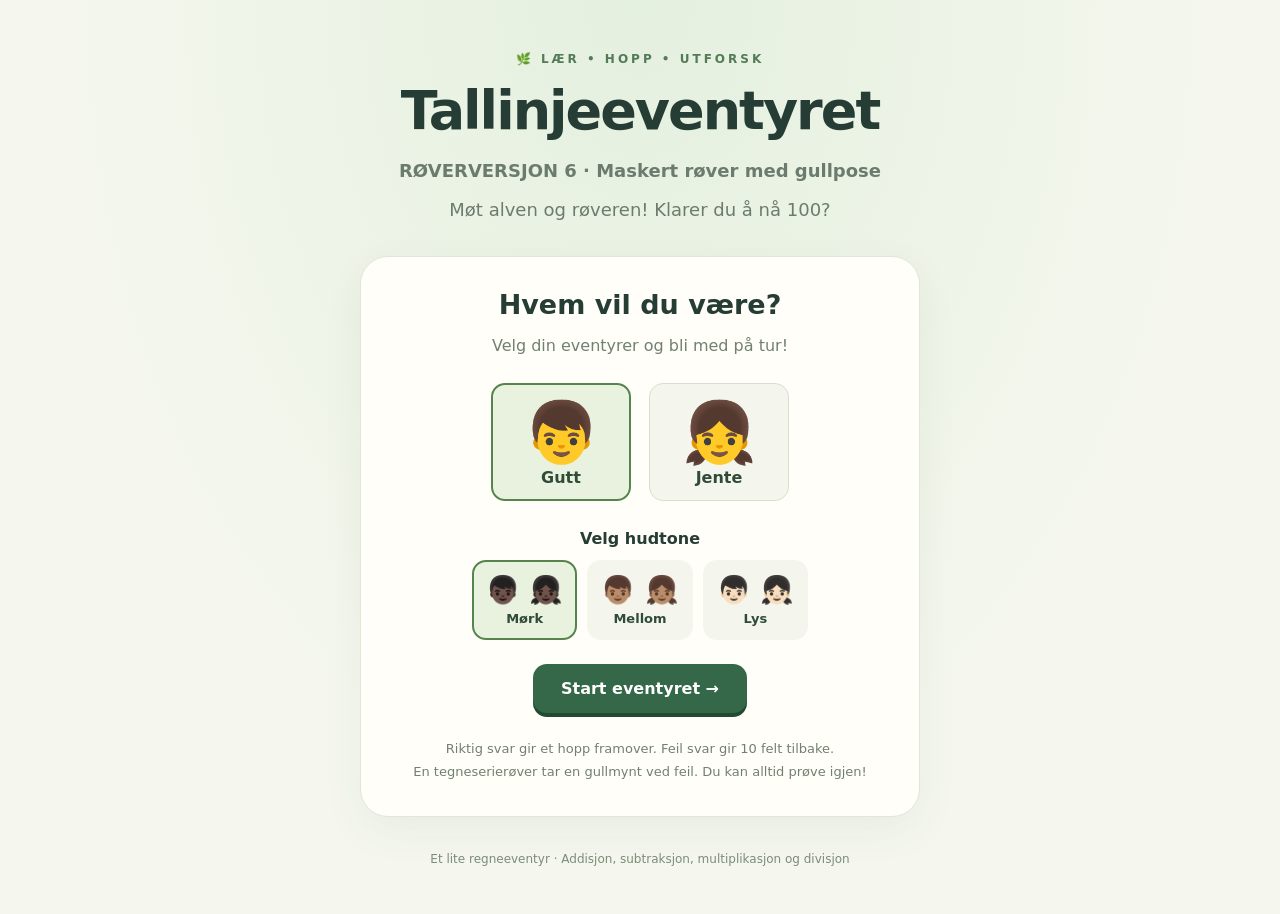
==== commit 5aa3dd7b: "Provide standalone robber version with visible version marker" ====
--- a/index.html
+++ b/index.html
@@ -13,7 +13,7 @@
 @media(prefers-reduced-motion:reduce){.retry .visitor{animation:none;opacity:1}.retry #spark{animation:none;opacity:1}}
 
 </style></head>
-<body><main><header><span>🌿 LÆR • HOPP • UTFORSK</span><h1>Tallinjeeventyret</h1><p>Møt alven og røveren! Klarer du å nå 100?</p></header>
+<body><main><header><span>🌿 LÆR • HOPP • UTFORSK</span><h1>Tallinjeeventyret</h1><p><strong>RØVERVERSJON 6 · Maskert røver med gullpose</strong></p><p>Møt alven og røveren! Klarer du å nå 100?</p></header>
 <section id="setup" class="card"><h2>Hvem vil du være?</h2><p>Velg din eventyrer og bli med på tur!</p><div class="choices"><button class="avatar" data-avatar="👦" aria-pressed="true">👦<span>Gutt</span></button><button class="avatar" data-avatar="👧" aria-pressed="false">👧<span>Jente</span></button></div><fieldset class="skin-options"><legend>Velg hudtone</legend><button type="button" data-skin="dark" aria-pressed="true">👦🏿 👧🏿<span>Mørk</span></button><button type="button" data-skin="medium" aria-pressed="false">👦🏽 👧🏽<span>Mellom</span></button><button type="button" data-skin="light" aria-pressed="false">👦🏻 👧🏻<span>Lys</span></button></fieldset><button id="start" class="primary">Start eventyret →</button><p class="hint">Riktig svar gir et hopp framover. Feil svar gir 10 felt tilbake.<br>En tegneserierøver tar en gullmynt ved feil. Du kan alltid prøve igjen!</p></section>
 <section id="game" hidden><div class="stats"><span id="position">📍 Felt 0 av 100</span><button id="restart">Start på nytt</button></div><section id="encounter" class="encounter" aria-label="Figurene i eventyret"><div id="speech" class="speech">Hei! Bli med på eventyr!</div><div class="actors"><div id="hero" class="actor hero"></div><div id="visitor" class="actor visitor" hidden></div><div id="spark" aria-hidden="true">✨</div></div></section><section class="landscape" aria-label="Tallinje fra 0 til 100"><div class="sun">☀️</div><div class="trees">🌲 🌳 🌲</div><div id="character" aria-label="Spillfiguren">👦</div><div class="track"><div id="fill"></div></div><div class="ticks"><span>0</span><span>10</span><span>20</span><span>30</span><span>40</span><span>50</span><span>60</span><span>70</span><span>80</span><span>90</span><span>100 🏁</span></div></section><section class="card task"><div id="feedback" role="status" aria-live="polite">Eventyret begynner! Løs oppgaven for å hoppe.</div><form id="answer-form"><label for="answer" id="question"></label><div class="answer-row"><input id="answer" type="number" inputmode="numeric" required autocomplete="off" aria-describedby="feedback"><button class="primary" type="submit">Hopp! ↗</button></div></form><button id="next" class="primary" hidden>Neste oppgave →</button><button id="again" class="primary" hidden>Spill igjen ↻</button><p class="hint" id="help"></p></section></section><footer>Et lite regneeventyr · Addisjon, subtraksjon, multiplikasjon og divisjon</footer></main><script>
 'use strict';
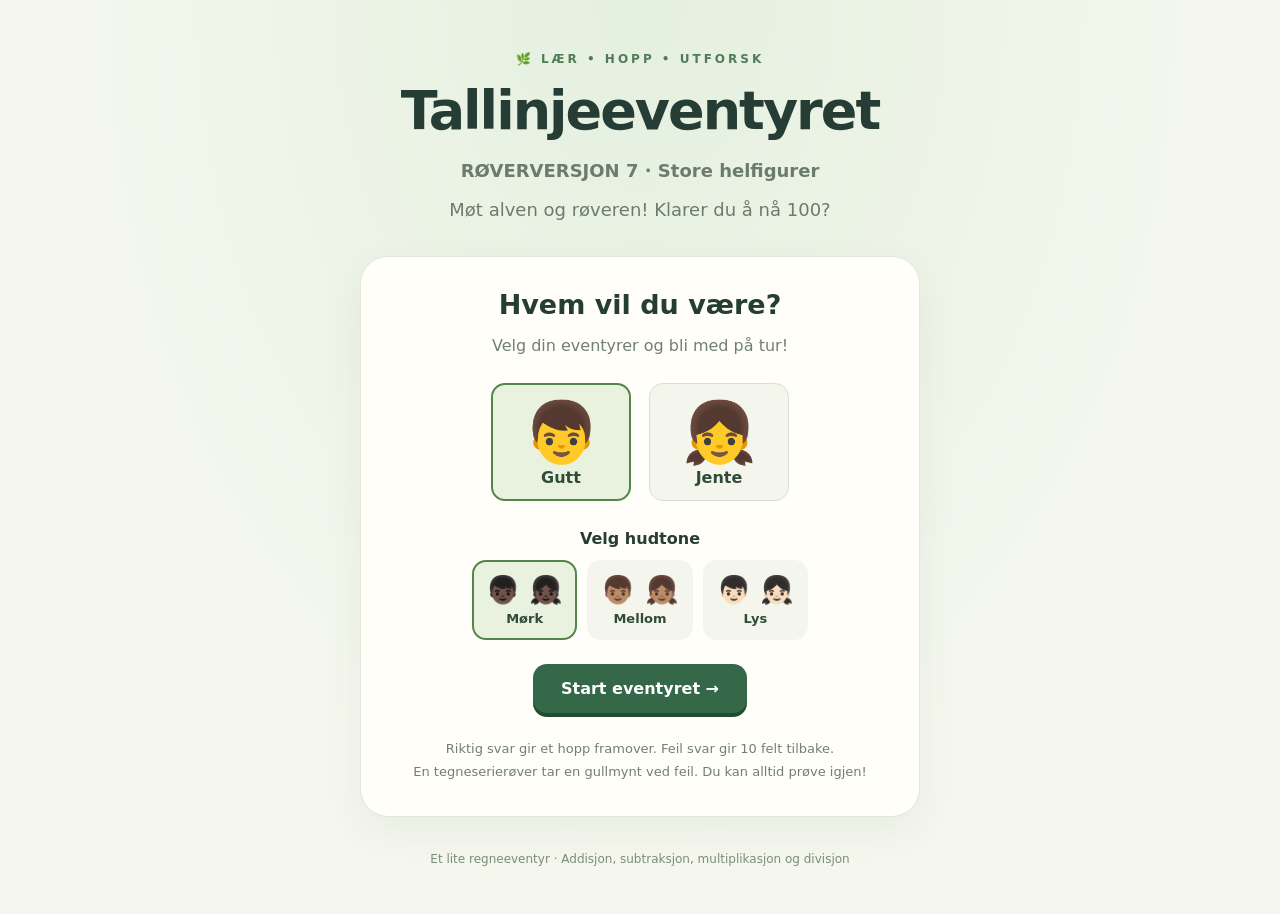
==== commit 5dd3d47d: "Give cartoon robber darker skin while preserving full-body characters" ====
--- a/index.html
+++ b/index.html
@@ -13,7 +13,7 @@
 @media(prefers-reduced-motion:reduce){.retry .visitor{animation:none;opacity:1}.retry #spark{animation:none;opacity:1}}
 
 </style></head>
-<body><main><header><span>🌿 LÆR • HOPP • UTFORSK</span><h1>Tallinjeeventyret</h1><p><strong>RØVERVERSJON 6 · Maskert røver med gullpose</strong></p><p>Møt alven og røveren! Klarer du å nå 100?</p></header>
+<body><main><header><span>🌿 LÆR • HOPP • UTFORSK</span><h1>Tallinjeeventyret</h1><p><strong>RØVERVERSJON 7 · Store helfigurer</strong></p><p>Møt alven og røveren! Klarer du å nå 100?</p></header>
 <section id="setup" class="card"><h2>Hvem vil du være?</h2><p>Velg din eventyrer og bli med på tur!</p><div class="choices"><button class="avatar" data-avatar="👦" aria-pressed="true">👦<span>Gutt</span></button><button class="avatar" data-avatar="👧" aria-pressed="false">👧<span>Jente</span></button></div><fieldset class="skin-options"><legend>Velg hudtone</legend><button type="button" data-skin="dark" aria-pressed="true">👦🏿 👧🏿<span>Mørk</span></button><button type="button" data-skin="medium" aria-pressed="false">👦🏽 👧🏽<span>Mellom</span></button><button type="button" data-skin="light" aria-pressed="false">👦🏻 👧🏻<span>Lys</span></button></fieldset><button id="start" class="primary">Start eventyret →</button><p class="hint">Riktig svar gir et hopp framover. Feil svar gir 10 felt tilbake.<br>En tegneserierøver tar en gullmynt ved feil. Du kan alltid prøve igjen!</p></section>
 <section id="game" hidden><div class="stats"><span id="position">📍 Felt 0 av 100</span><button id="restart">Start på nytt</button></div><section id="encounter" class="encounter" aria-label="Figurene i eventyret"><div id="speech" class="speech">Hei! Bli med på eventyr!</div><div class="actors"><div id="hero" class="actor hero"></div><div id="visitor" class="actor visitor" hidden></div><div id="spark" aria-hidden="true">✨</div></div></section><section class="landscape" aria-label="Tallinje fra 0 til 100"><div class="sun">☀️</div><div class="trees">🌲 🌳 🌲</div><div id="character" aria-label="Spillfiguren">👦</div><div class="track"><div id="fill"></div></div><div class="ticks"><span>0</span><span>10</span><span>20</span><span>30</span><span>40</span><span>50</span><span>60</span><span>70</span><span>80</span><span>90</span><span>100 🏁</span></div></section><section class="card task"><div id="feedback" role="status" aria-live="polite">Eventyret begynner! Løs oppgaven for å hoppe.</div><form id="answer-form"><label for="answer" id="question"></label><div class="answer-row"><input id="answer" type="number" inputmode="numeric" required autocomplete="off" aria-describedby="feedback"><button class="primary" type="submit">Hopp! ↗</button></div></form><button id="next" class="primary" hidden>Neste oppgave →</button><button id="again" class="primary" hidden>Spill igjen ↻</button><p class="hint" id="help"></p></section></section><footer>Et lite regneeventyr · Addisjon, subtraksjon, multiplikasjon og divisjon</footer></main><script>
 'use strict';
@@ -45,7 +45,7 @@
 function person(kind){
  const girl=avatar==='👧';
  const troll=kind==='troll', elf=kind==='elf', robber=kind==='robber';
- const skin=troll?'#93b66b':robber?'#e2aa78':elf?'#f3c497':({dark:'#75452f',medium:'#bd8055',light:'#f3c497'}[skinTone]);
+ const skin=troll?'#93b66b':robber?'#75452f':elf?'#f3c497':({dark:'#75452f',medium:'#bd8055',light:'#f3c497'}[skinTone]);
  const shirt=troll?'#9b744e':robber?'#67518a':elf?'#44854b':girl?'#ab63a8':'#5288c4';
  const hair=elf?'#e8ba5b':skinTone==='light'?'#69432f':'#241b1a';
  return `<svg viewBox="0 0 180 250" role="img" aria-label="${troll?'Vennlig troll':robber?'Tegneserierøver':elf?'Alven':girl?'Jente':'Gutt'}">
